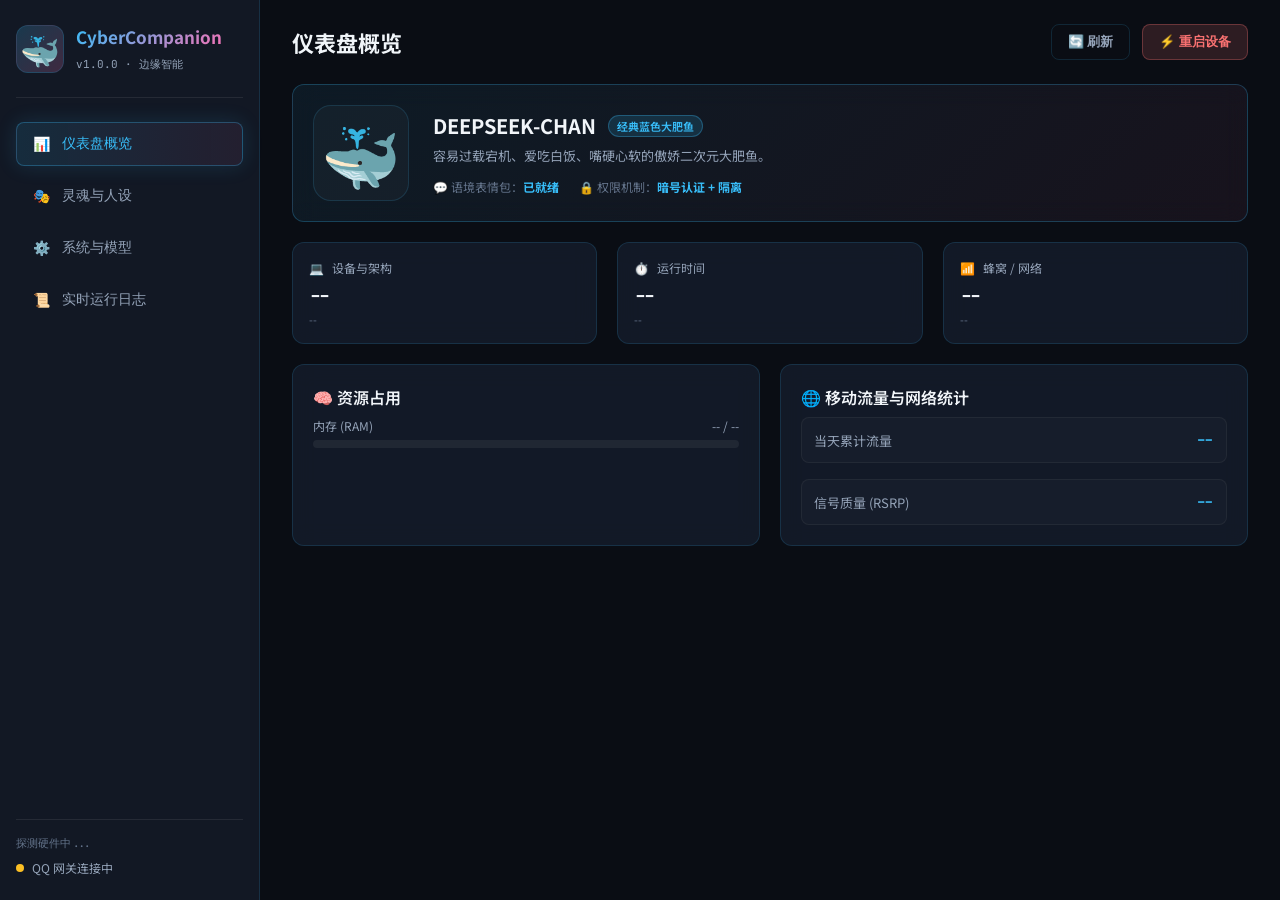
==== web/index.html @ 81e88e40 "feat: initial open source release v1.0.0 with multi-platform HAL and embedded WebUI" ====
<!DOCTYPE html>
<html lang="zh-CN">
<head>
  <meta charset="UTF-8">
  <meta name="viewport" content="width=device-width, initial-scale=1.0">
  <title>CyberCompanion · 赛博伴侣 控制台</title>
  <link rel="stylesheet" href="style.css">
  <link rel="preconnect" href="https://fonts.googleapis.com">
  <link rel="preconnect" href="https://fonts.gstatic.com" crossorigin>
  <link href="https://fonts.googleapis.com/css2?family=JetBrains+Mono:wght@400;600&family=Noto+Sans+SC:wght@400;500;700&display=swap" rel="stylesheet">
</head>
<body>
  <div class="app-container">
    <!-- Sidebar Navigation -->
    <aside class="sidebar">
      <div class="brand">
        <div class="brand-avatar">🐳</div>
        <div class="brand-text">
          <h1>CyberCompanion</h1>
          <span class="badge-tag">v1.0.0 · 边缘智能</span>
        </div>
      </div>
      <nav class="nav-links">
        <button class="nav-btn active" data-tab="overview">
          <span class="icon">📊</span> 仪表盘概览
        </button>
        <button class="nav-btn" data-tab="persona">
          <span class="icon">🎭</span> 灵魂与人设
        </button>
        <button class="nav-btn" data-tab="config">
          <span class="icon">⚙️</span> 系统与模型
        </button>
        <button class="nav-btn" data-tab="logs">
          <span class="icon">📜</span> 实时运行日志
        </button>
      </nav>
      <div class="sidebar-footer">
        <div class="device-badge" id="sidebar-device">探测硬件中...</div>
        <div class="status-indicator">
          <span class="dot" id="qq-status-dot"></span>
          <span id="qq-status-text">QQ 网关连接中</span>
        </div>
      </div>
    </aside>

    <!-- Main Content Area -->
    <main class="main-content">
      <!-- Top Header -->
      <header class="topbar">
        <h2 id="page-title">仪表盘概览</h2>
        <div class="topbar-actions">
          <button class="btn btn-outline" id="btn-refresh" title="刷新状态">🔄 刷新</button>
          <button class="btn btn-danger" id="btn-reboot" title="远程重启设备">⚡ 重启设备</button>
        </div>
      </header>

      <!-- TAB 1: OVERVIEW -->
      <section class="tab-pane active" id="tab-overview">
        <!-- Hero Companion Card -->
        <div class="card companion-card">
          <div class="companion-avatar" id="hero-avatar">🐳</div>
          <div class="companion-info">
            <div class="companion-header">
              <h3 id="hero-name">DEEPSEEK-CHAN</h3>
              <span class="badge badge-accent" id="hero-title">经典蓝色大肥鱼</span>
            </div>
            <p id="hero-desc" class="companion-desc">容易过载宕机、爱吃白饭、嘴硬心软的傲娇二次元大肥鱼。</p>
            <div class="companion-stats">
              <span>💬 语境表情包：<strong id="hero-stickers-status">已就绪</strong></span>
              <span>🔒 权限机制：<strong id="hero-auth-status">暗号认证 + 隔离</strong></span>
            </div>
          </div>
        </div>

        <!-- Telemetry Grid -->
        <div class="grid grid-3">
          <div class="card stat-card">
            <div class="stat-header">
              <span class="stat-icon">💻</span>
              <span class="stat-label">设备与架构</span>
            </div>
            <div class="stat-value" id="stat-device">--</div>
            <div class="stat-sub" id="stat-os-arch">--</div>
          </div>

          <div class="card stat-card">
            <div class="stat-header">
              <span class="stat-icon">⏱️</span>
              <span class="stat-label">运行时间</span>
            </div>
            <div class="stat-value" id="stat-uptime">--</div>
            <div class="stat-sub" id="stat-hostname">--</div>
          </div>

          <div class="card stat-card">
            <div class="stat-header">
              <span class="stat-icon">📶</span>
              <span class="stat-label">蜂窝 / 网络</span>
            </div>
            <div class="stat-value" id="stat-signal">--</div>
            <div class="stat-sub" id="stat-network-type">--</div>
          </div>
        </div>

        <!-- Hardware Details & Gauges -->
        <div class="grid grid-2">
          <div class="card">
            <h3>🧠 资源占用</h3>
            <div class="gauge-group">
              <div class="gauge-label">
                <span>内存 (RAM)</span>
                <span id="mem-label">-- / --</span>
              </div>
              <div class="progress-bar-bg">
                <div class="progress-bar-fill" id="mem-fill" style="width: 0%"></div>
              </div>
            </div>
            <div class="temperatures-list" id="temp-tags">
              <!-- Temperature badges injected here -->
            </div>
          </div>

          <div class="card">
            <h3>🌐 移动流量与网络统计</h3>
            <div class="traffic-box">
              <div class="traffic-item">
                <span class="traffic-label">当天累计流量</span>
                <span class="traffic-val" id="stat-traffic-today">--</span>
              </div>
              <div class="traffic-item">
                <span class="traffic-label">信号质量 (RSRP)</span>
                <span class="traffic-val" id="stat-rsrp-detail">--</span>
              </div>
            </div>
          </div>
        </div>
      </section>

      <!-- TAB 2: PERSONA -->
      <section class="tab-pane" id="tab-persona">
        <div class="card">
          <h3>🎭 选择内置灵魂预设</h3>
          <p class="card-desc">点击即可毫秒级无缝更换伴侣人格灵魂，支持聊天中随时切换。</p>
          <div class="preset-grid" id="preset-container">
            <!-- Preset cards generated here -->
          </div>
        </div>

        <div class="card">
          <h3>✍️ 完全自定义提示词 (System Prompt)</h3>
          <p class="card-desc">编写你专属的角色设定、称谓与说话口癖，保存后即刻生效。</p>
          <div class="form-group">
            <label for="custom-bot-name">伴侣称呼 / 名字</label>
            <input type="text" id="custom-bot-name" class="form-control" placeholder="例如：爱莉希雅 / 玲珑">
          </div>
          <div class="form-group">
            <label for="custom-prompt-text">角色灵魂设定提示词</label>
            <textarea id="custom-prompt-text" class="form-control" rows="8" placeholder="你是一个..."></textarea>
          </div>
          <button class="btn btn-primary" id="btn-save-custom-persona">🎨 应用自定义人设</button>
        </div>
      </section>

      <!-- TAB 3: CONFIG -->
      <section class="tab-pane" id="tab-config">
        <div class="card">
          <h3>🤖 QQ 官方机器人认证凭据</h3>
          <p class="card-desc">前往 <a href="https://q.qq.com" target="_blank" class="link">QQ 开放平台</a> 获取 AppID 与 AppSecret。</p>
          <div class="form-grid">
            <div class="form-group">
              <label for="cfg-qq-appid">QQ AppID</label>
              <input type="text" id="cfg-qq-appid" class="form-control" placeholder="190xxxxxxx">
            </div>
            <div class="form-group">
              <label for="cfg-qq-secret">QQ AppSecret</label>
              <input type="password" id="cfg-qq-secret" class="form-control" placeholder="••••••••••••••••">
            </div>
          </div>
        </div>

        <div class="card">
          <h3>🧠 大语言模型后端 (OpenAI 标准协议)</h3>
          <p class="card-desc">兼容 DeepSeek 官方、One API、New API、Ollama、vLLM 或任意 OpenAI 兼容中转接口。</p>
          <div class="form-group">
            <label for="cfg-llm-url">API Completions Endpoint</label>
            <input type="text" id="cfg-llm-url" class="form-control" placeholder="https://api.deepseek.com/v1/chat/completions">
          </div>
          <div class="form-grid">
            <div class="form-group">
              <label for="cfg-llm-token">API Token / Key</label>
              <input type="password" id="cfg-llm-token" class="form-control" placeholder="sk-xxxxxxxx">
            </div>
            <div class="form-group">
              <label for="cfg-llm-model">模型名称 (Model)</label>
              <input type="text" id="cfg-llm-model" class="form-control" placeholder="deepseek-chat">
            </div>
          </div>
        </div>

        <div class="card">
          <h3>🛡️ 安全权限与功能开关</h3>
          <div class="form-grid">
            <div class="form-group">
              <label for="cfg-passcode">主人认主暗号 (Passcode)</label>
              <input type="text" id="cfg-passcode" class="form-control" placeholder="例如：复活吧我的爱人！！！elyisa">
            </div>
            <div class="form-group">
              <label for="cfg-web-port">Web 控制台端口</label>
              <input type="number" id="cfg-web-port" class="form-control" placeholder="8088">
            </div>
          </div>
          <div class="form-check">
            <input type="checkbox" id="cfg-enable-stickers" checked>
            <label for="cfg-enable-stickers">启用真实语境表情包池 (支持大肥鱼/爱莉希雅精选图集与多模态识图)</label>
          </div>
          <div class="btn-group-right">
            <button class="btn btn-primary" id="btn-save-config">💾 保存全局配置</button>
          </div>
        </div>
      </section>

      <!-- TAB 4: LOGS -->
      <section class="tab-pane" id="tab-logs">
        <div class="card log-card">
          <div class="log-header">
            <h3>📜 实时运行日志</h3>
            <div>
              <button class="btn btn-outline btn-sm" id="btn-clear-logs">清空显示</button>
              <button class="btn btn-outline btn-sm" id="btn-pause-logs">暂停滚动</button>
            </div>
          </div>
          <div class="terminal-view" id="terminal-view">
            <!-- Terminal lines injected here -->
          </div>
        </div>
      </section>
    </main>
  </div>

  <!-- Toast Notification -->
  <div class="toast" id="toast"></div>

  <script src="app.js"></script>
</body>
</html>
---- web/style.css ----
:root {
  --bg-primary: #0a0d14;
  --bg-secondary: #121824;
  --bg-card: rgba(22, 30, 46, 0.75);
  --bg-card-hover: rgba(30, 41, 64, 0.85);
  --border-color: rgba(56, 189, 248, 0.15);
  --border-focus: #38bdf8;
  
  --accent-cyan: #38bdf8;
  --accent-pink: #f472b6;
  --accent-purple: #a855f7;
  --accent-green: #34d399;
  --accent-amber: #fbbf24;
  --accent-red: #f87171;

  --text-main: #f1f5f9;
  --text-muted: #94a3b8;
  --text-sub: #64748b;

  --radius-sm: 8px;
  --radius-md: 12px;
  --radius-lg: 18px;
  --shadow-glow: 0 0 20px rgba(56, 189, 248, 0.15);
}

* {
  margin: 0;
  padding: 0;
  box-sizing: border-box;
}

body {
  font-family: 'Noto Sans SC', -apple-system, BlinkMacSystemFont, 'Segoe UI', Roboto, sans-serif;
  background-color: var(--bg-primary);
  color: var(--text-main);
  min-height: 100vh;
  display: flex;
  overflow-x: hidden;
}

/* App Container */
.app-container {
  display: flex;
  width: 100vw;
  min-height: 100vh;
}

/* Sidebar */
.sidebar {
  width: 260px;
  background-color: var(--bg-secondary);
  border-right: 1px solid var(--border-color);
  display: flex;
  flex-direction: column;
  flex-shrink: 0;
  padding: 24px 16px;
}

.brand {
  display: flex;
  align-items: center;
  gap: 12px;
  padding-bottom: 24px;
  border-bottom: 1px solid rgba(255, 255, 255, 0.08);
}

.brand-avatar {
  font-size: 32px;
  background: linear-gradient(135deg, rgba(56, 189, 248, 0.2), rgba(244, 114, 182, 0.2));
  width: 48px;
  height: 48px;
  border-radius: var(--radius-md);
  display: flex;
  align-items: center;
  justify-content: center;
  border: 1px solid var(--border-color);
}

.brand-text h1 {
  font-size: 17px;
  font-weight: 700;
  background: linear-gradient(135deg, var(--accent-cyan), var(--accent-pink));
  -webkit-background-clip: text;
  -webkit-text-fill-color: transparent;
}

.badge-tag {
  font-size: 11px;
  color: var(--text-muted);
  font-family: 'JetBrains Mono', monospace;
}

.nav-links {
  display: flex;
  flex-direction: column;
  gap: 8px;
  margin-top: 24px;
  flex: 1;
}

.nav-btn {
  display: flex;
  align-items: center;
  gap: 12px;
  padding: 12px 16px;
  background: transparent;
  border: 1px solid transparent;
  color: var(--text-muted);
  border-radius: var(--radius-sm);
  font-size: 14px;
  font-weight: 500;
  cursor: pointer;
  transition: all 0.2s ease;
  text-align: left;
}

.nav-btn:hover {
  background: rgba(255, 255, 255, 0.04);
  color: var(--text-main);
}

.nav-btn.active {
  background: linear-gradient(90deg, rgba(56, 189, 248, 0.12), rgba(244, 114, 182, 0.08));
  border-color: rgba(56, 189, 248, 0.3);
  color: var(--accent-cyan);
  box-shadow: var(--shadow-glow);
}

.sidebar-footer {
  padding-top: 16px;
  border-top: 1px solid rgba(255, 255, 255, 0.08);
  display: flex;
  flex-direction: column;
  gap: 8px;
}

.device-badge {
  font-size: 11px;
  color: var(--text-sub);
  font-family: 'JetBrains Mono', monospace;
  white-space: nowrap;
  overflow: hidden;
  text-overflow: ellipsis;
}

.status-indicator {
  display: flex;
  align-items: center;
  gap: 8px;
  font-size: 12px;
  color: var(--text-muted);
}

.dot {
  width: 8px;
  height: 8px;
  border-radius: 50%;
  background-color: var(--accent-amber);
}

.dot.online {
  background-color: var(--accent-green);
  box-shadow: 0 0 8px var(--accent-green);
}

.dot.offline {
  background-color: var(--accent-red);
}

/* Main Content */
.main-content {
  flex: 1;
  display: flex;
  flex-direction: column;
  overflow-y: auto;
  padding: 24px 32px;
}

.topbar {
  display: flex;
  justify-content: space-between;
  align-items: center;
  margin-bottom: 24px;
}

.topbar h2 {
  font-size: 22px;
  font-weight: 700;
}

.topbar-actions {
  display: flex;
  gap: 12px;
}

/* Buttons */
.btn {
  padding: 8px 16px;
  border-radius: var(--radius-sm);
  font-size: 13px;
  font-weight: 600;
  cursor: pointer;
  transition: all 0.2s ease;
  border: 1px solid transparent;
}

.btn-primary {
  background: linear-gradient(135deg, var(--accent-cyan), #0284c7);
  color: #031022;
  border: none;
}

.btn-primary:hover {
  filter: brightness(1.15);
  box-shadow: 0 0 12px rgba(56, 189, 248, 0.4);
}

.btn-outline {
  background: transparent;
  border-color: var(--border-color);
  color: var(--text-muted);
}

.btn-outline:hover {
  background: rgba(255, 255, 255, 0.05);
  color: var(--text-main);
}

.btn-danger {
  background: rgba(248, 113, 113, 0.15);
  border-color: rgba(248, 113, 113, 0.3);
  color: var(--accent-red);
}

.btn-danger:hover {
  background: rgba(248, 113, 113, 0.25);
}

.btn-sm {
  padding: 4px 10px;
  font-size: 11px;
}

/* Tabs */
.tab-pane {
  display: none;
  flex-direction: column;
  gap: 20px;
}

.tab-pane.active {
  display: flex;
}

/* Cards */
.card {
  background: var(--bg-card);
  backdrop-filter: blur(12px);
  border: 1px solid var(--border-color);
  border-radius: var(--radius-md);
  padding: 20px;
  transition: border-color 0.2s;
}

.card:hover {
  border-color: rgba(56, 189, 248, 0.3);
}

.card h3 {
  font-size: 16px;
  font-weight: 600;
  margin-bottom: 8px;
}

.card-desc {
  font-size: 13px;
  color: var(--text-muted);
  margin-bottom: 16px;
}

/* Companion Hero Card */
.companion-card {
  display: flex;
  align-items: center;
  gap: 24px;
  background: linear-gradient(135deg, rgba(56, 189, 248, 0.08), rgba(244, 114, 182, 0.06));
  border: 1px solid rgba(56, 189, 248, 0.25);
}

.companion-avatar {
  font-size: 64px;
  width: 96px;
  height: 96px;
  display: flex;
  align-items: center;
  justify-content: center;
  background: rgba(255, 255, 255, 0.03);
  border-radius: var(--radius-lg);
  border: 1px solid var(--border-color);
}

.companion-header {
  display: flex;
  align-items: center;
  gap: 12px;
  margin-bottom: 6px;
}

.companion-header h3 {
  font-size: 20px;
  font-weight: 700;
  margin-bottom: 0;
}

.badge {
  padding: 2px 8px;
  border-radius: 9999px;
  font-size: 11px;
  font-weight: 600;
}

.badge-accent {
  background: rgba(56, 189, 248, 0.15);
  color: var(--accent-cyan);
  border: 1px solid rgba(56, 189, 248, 0.3);
}

.companion-desc {
  font-size: 13px;
  color: var(--text-muted);
  line-height: 1.5;
  margin-bottom: 12px;
}

.companion-stats {
  display: flex;
  gap: 20px;
  font-size: 12px;
  color: var(--text-sub);
}

.companion-stats strong {
  color: var(--accent-cyan);
}

/* Grids */
.grid {
  display: grid;
  gap: 20px;
}

.grid-2 {
  grid-template-columns: repeat(2, 1fr);
}

.grid-3 {
  grid-template-columns: repeat(3, 1fr);
}

/* Stat Cards */
.stat-card {
  padding: 16px;
}

.stat-header {
  display: flex;
  align-items: center;
  gap: 8px;
  font-size: 12px;
  color: var(--text-muted);
  margin-bottom: 8px;
}

.stat-value {
  font-size: 18px;
  font-weight: 700;
  font-family: 'JetBrains Mono', monospace;
  color: var(--text-main);
  margin-bottom: 4px;
}

.stat-sub {
  font-size: 11px;
  color: var(--text-sub);
}

/* Progress Bars */
.gauge-group {
  margin-bottom: 16px;
}

.gauge-label {
  display: flex;
  justify-content: space-between;
  font-size: 12px;
  color: var(--text-muted);
  margin-bottom: 6px;
}

.progress-bar-bg {
  width: 100%;
  height: 8px;
  background: rgba(255, 255, 255, 0.06);
  border-radius: 9999px;
  overflow: hidden;
}

.progress-bar-fill {
  height: 100%;
  background: linear-gradient(90deg, var(--accent-cyan), var(--accent-pink));
  border-radius: 9999px;
  transition: width 0.4s ease;
}

.temperatures-list {
  display: flex;
  flex-wrap: wrap;
  gap: 8px;
}

.temp-tag {
  font-size: 11px;
  font-family: 'JetBrains Mono', monospace;
  padding: 4px 8px;
  background: rgba(255, 255, 255, 0.04);
  border: 1px solid rgba(255, 255, 255, 0.08);
  border-radius: var(--radius-sm);
  color: var(--accent-cyan);
}

/* Traffic Box */
.traffic-box {
  display: flex;
  flex-direction: column;
  gap: 16px;
}

.traffic-item {
  display: flex;
  justify-content: space-between;
  align-items: center;
  padding: 12px;
  background: rgba(255, 255, 255, 0.02);
  border-radius: var(--radius-sm);
  border: 1px solid rgba(255, 255, 255, 0.05);
}

.traffic-label {
  font-size: 13px;
  color: var(--text-muted);
}

.traffic-val {
  font-size: 15px;
  font-weight: 600;
  font-family: 'JetBrains Mono', monospace;
  color: var(--accent-cyan);
}

/* Persona Presets Grid */
.preset-grid {
  display: grid;
  grid-template-columns: repeat(2, 1fr);
  gap: 16px;
}

.preset-card {
  padding: 16px;
  border-radius: var(--radius-md);
  border: 1px solid var(--border-color);
  background: rgba(255, 255, 255, 0.02);
  cursor: pointer;
  transition: all 0.2s ease;
}

.preset-card:hover {
  background: rgba(56, 189, 248, 0.05);
  border-color: var(--accent-cyan);
  transform: translateY(-2px);
}

.preset-card.active {
  border-color: var(--accent-cyan);
  background: rgba(56, 189, 248, 0.1);
  box-shadow: var(--shadow-glow);
}

.preset-card-header {
  display: flex;
  align-items: center;
  gap: 10px;
  margin-bottom: 8px;
}

.preset-card-title {
  font-size: 15px;
  font-weight: 700;
}

.preset-card-desc {
  font-size: 12px;
  color: var(--text-muted);
  line-height: 1.4;
}

/* Forms */
.form-grid {
  display: grid;
  grid-template-columns: repeat(2, 1fr);
  gap: 16px;
}

.form-group {
  display: flex;
  flex-direction: column;
  gap: 6px;
  margin-bottom: 16px;
}

.form-group label {
  font-size: 13px;
  color: var(--text-muted);
}

.form-control {
  background: rgba(10, 13, 20, 0.7);
  border: 1px solid var(--border-color);
  border-radius: var(--radius-sm);
  padding: 10px 14px;
  color: var(--text-main);
  font-size: 13px;
  font-family: inherit;
  transition: border-color 0.2s;
}

.form-control:focus {
  outline: none;
  border-color: var(--border-focus);
  box-shadow: 0 0 10px rgba(56, 189, 248, 0.2);
}

textarea.form-control {
  resize: vertical;
  line-height: 1.5;
  font-family: 'JetBrains Mono', monospace;
  font-size: 12px;
}

.form-check {
  display: flex;
  align-items: center;
  gap: 8px;
  margin-bottom: 20px;
}

.form-check input {
  accent-color: var(--accent-cyan);
}

.btn-group-right {
  display: flex;
  justify-content: flex-end;
}

/* Terminal View */
.log-card {
  display: flex;
  flex-direction: column;
  height: calc(100vh - 160px);
}

.log-header {
  display: flex;
  justify-content: space-between;
  align-items: center;
  margin-bottom: 12px;
}

.terminal-view {
  flex: 1;
  background: #05070a;
  border: 1px solid rgba(255, 255, 255, 0.08);
  border-radius: var(--radius-sm);
  padding: 14px;
  font-family: 'JetBrains Mono', monospace;
  font-size: 12px;
  line-height: 1.6;
  color: #cbd5e1;
  overflow-y: auto;
  white-space: pre-wrap;
  word-break: break-all;
}

/* Toast */
.toast {
  position: fixed;
  bottom: 24px;
  right: 24px;
  padding: 12px 20px;
  background: var(--bg-secondary);
  border: 1px solid var(--accent-cyan);
  border-radius: var(--radius-sm);
  font-size: 13px;
  color: var(--text-main);
  box-shadow: 0 4px 20px rgba(0, 0, 0, 0.5);
  transform: translateY(100px);
  opacity: 0;
  transition: all 0.3s cubic-bezier(0.16, 1, 0.3, 1);
  pointer-events: none;
}

.toast.show {
  transform: translateY(0);
  opacity: 1;
}

/* Responsive */
@media (max-width: 900px) {
  .app-container {
    flex-direction: column;
  }
  .sidebar {
    width: 100%;
    border-right: none;
    border-bottom: 1px solid var(--border-color);
  }
  .grid-2, .grid-3, .form-grid, .preset-grid {
    grid-template-columns: 1fr;
  }
  .companion-card {
    flex-direction: column;
    text-align: center;
  }
}
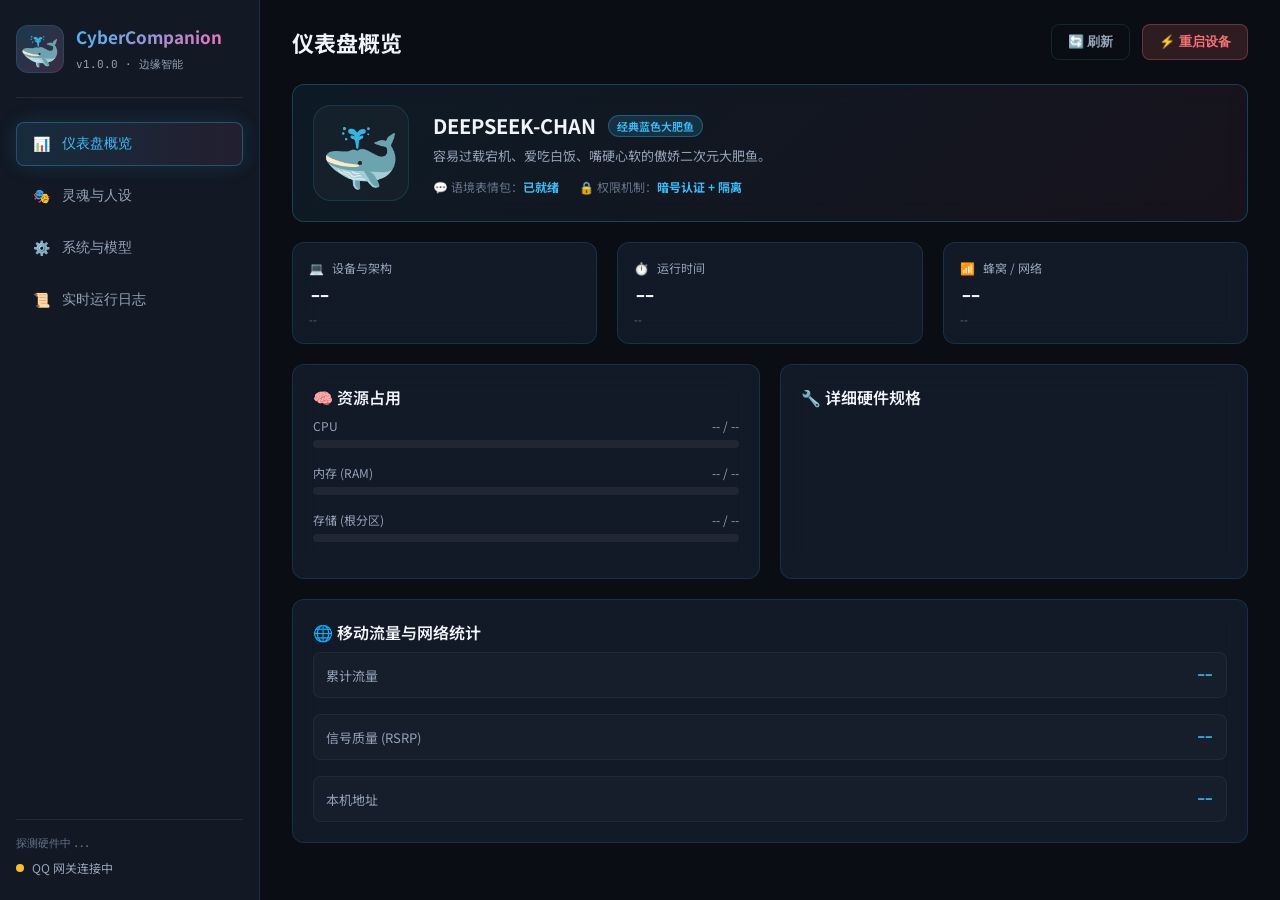
==== commit c469deef: "feat(hal): 全平台真实硬件信息采集，替换所有写死的占位数据 在此之前，各驱动的 GetInfo() 返回的大部分"硬件信息"其实是写死的常量： Windows 无论实际内存多大都返回 409" ====
--- a/web/index.html
+++ b/web/index.html
@@ -108,6 +108,15 @@
             <h3>🧠 资源占用</h3>
             <div class="gauge-group">
               <div class="gauge-label">
+                <span>CPU</span>
+                <span id="cpu-label">-- / --</span>
+              </div>
+              <div class="progress-bar-bg">
+                <div class="progress-bar-fill" id="cpu-fill" style="width: 0%"></div>
+              </div>
+            </div>
+            <div class="gauge-group">
+              <div class="gauge-label">
                 <span>内存 (RAM)</span>
                 <span id="mem-label">-- / --</span>
               </div>
@@ -115,21 +124,43 @@
                 <div class="progress-bar-fill" id="mem-fill" style="width: 0%"></div>
               </div>
             </div>
+            <div class="gauge-group">
+              <div class="gauge-label">
+                <span>存储 (根分区)</span>
+                <span id="disk-label">-- / --</span>
+              </div>
+              <div class="progress-bar-bg">
+                <div class="progress-bar-fill" id="disk-fill" style="width: 0%"></div>
+              </div>
+            </div>
             <div class="temperatures-list" id="temp-tags">
               <!-- Temperature badges injected here -->
             </div>
           </div>
 
+          <div class="card">
+            <h3>🔧 详细硬件规格</h3>
+            <div class="spec-list" id="spec-list">
+              <!-- Key/value specs injected here -->
+            </div>
+          </div>
+        </div>
+
+        <div class="grid grid-1">
           <div class="card">
             <h3>🌐 移动流量与网络统计</h3>
             <div class="traffic-box">
               <div class="traffic-item">
-                <span class="traffic-label">当天累计流量</span>
+                <span class="traffic-label">累计流量</span>
                 <span class="traffic-val" id="stat-traffic-today">--</span>
               </div>
               <div class="traffic-item">
                 <span class="traffic-label">信号质量 (RSRP)</span>
                 <span class="traffic-val" id="stat-rsrp-detail">--</span>
+              </div>
+              <div class="traffic-item">
+                <span class="traffic-label">本机地址</span>
+                <span class="traffic-val" id="stat-network-ips">--</span>
               </div>
             </div>
           </div>
--- a/web/style.css
+++ b/web/style.css
@@ -632,3 +632,134 @@
     text-align: center;
   }
 }
+
+/* ─── 登录遮罩层 ─────────────────────────────────────────────────────────── */
+#cc-login-overlay {
+  position: fixed;
+  inset: 0;
+  display: none;
+  align-items: center;
+  justify-content: center;
+  background: rgba(10, 13, 20, 0.92);
+  backdrop-filter: blur(6px);
+  z-index: 9999;
+}
+
+.cc-login-card {
+  width: 320px;
+  padding: 32px 28px;
+  border-radius: 16px;
+  background: #131824;
+  border: 1px solid rgba(56, 189, 248, 0.18);
+  box-shadow: 0 24px 64px rgba(0, 0, 0, 0.55);
+  text-align: center;
+}
+
+.cc-login-title {
+  font-size: 20px;
+  font-weight: 600;
+  color: #e2e8f0;
+  letter-spacing: 0.5px;
+}
+
+.cc-login-sub {
+  margin-top: 6px;
+  font-size: 13px;
+  color: #7c8ba1;
+}
+
+.cc-login-card input {
+  width: 100%;
+  box-sizing: border-box;
+  margin-top: 20px;
+  padding: 11px 14px;
+  border-radius: 9px;
+  border: 1px solid rgba(148, 163, 184, 0.25);
+  background: #0d1119;
+  color: #e2e8f0;
+  font-size: 14px;
+  outline: none;
+  transition: border-color 0.18s;
+}
+
+.cc-login-card input:focus {
+  border-color: #38bdf8;
+}
+
+.cc-login-card button {
+  width: 100%;
+  margin-top: 14px;
+  padding: 11px;
+  border: none;
+  border-radius: 9px;
+  background: linear-gradient(135deg, #38bdf8, #0ea5e9);
+  color: #06121c;
+  font-size: 14px;
+  font-weight: 600;
+  cursor: pointer;
+  transition: opacity 0.18s;
+}
+
+.cc-login-card button:hover { opacity: 0.9; }
+.cc-login-card button:disabled { opacity: 0.5; cursor: not-allowed; }
+
+.cc-login-err {
+  margin-top: 12px;
+  min-height: 18px;
+  font-size: 12.5px;
+  color: #f87171;
+}
+
+.cc-login-hint {
+  margin-top: 10px;
+  font-size: 11.5px;
+  color: #55637a;
+  line-height: 1.5;
+}
+
+/* ===== 详细硬件规格表 ===== */
+.grid-1 {
+  grid-template-columns: 1fr;
+}
+
+.spec-list {
+  display: flex;
+  flex-direction: column;
+  gap: 2px;
+}
+
+.spec-row {
+  display: flex;
+  justify-content: space-between;
+  align-items: baseline;
+  gap: 12px;
+  padding: 7px 0;
+  border-bottom: 1px dashed rgba(127, 127, 127, 0.18);
+  font-size: 13px;
+}
+
+.spec-row:last-child {
+  border-bottom: none;
+}
+
+.spec-key {
+  color: var(--text-dim, #8a8a9a);
+  flex-shrink: 0;
+}
+
+.spec-val {
+  text-align: right;
+  word-break: break-all;
+  font-family: ui-monospace, SFMono-Regular, Menlo, Consolas, monospace;
+  font-size: 12.5px;
+}
+
+.spec-note {
+  margin-top: 10px;
+  padding: 8px 10px;
+  border-radius: 8px;
+  font-size: 12px;
+  line-height: 1.5;
+  color: var(--text-dim, #8a8a9a);
+  background: rgba(127, 127, 127, 0.09);
+}
